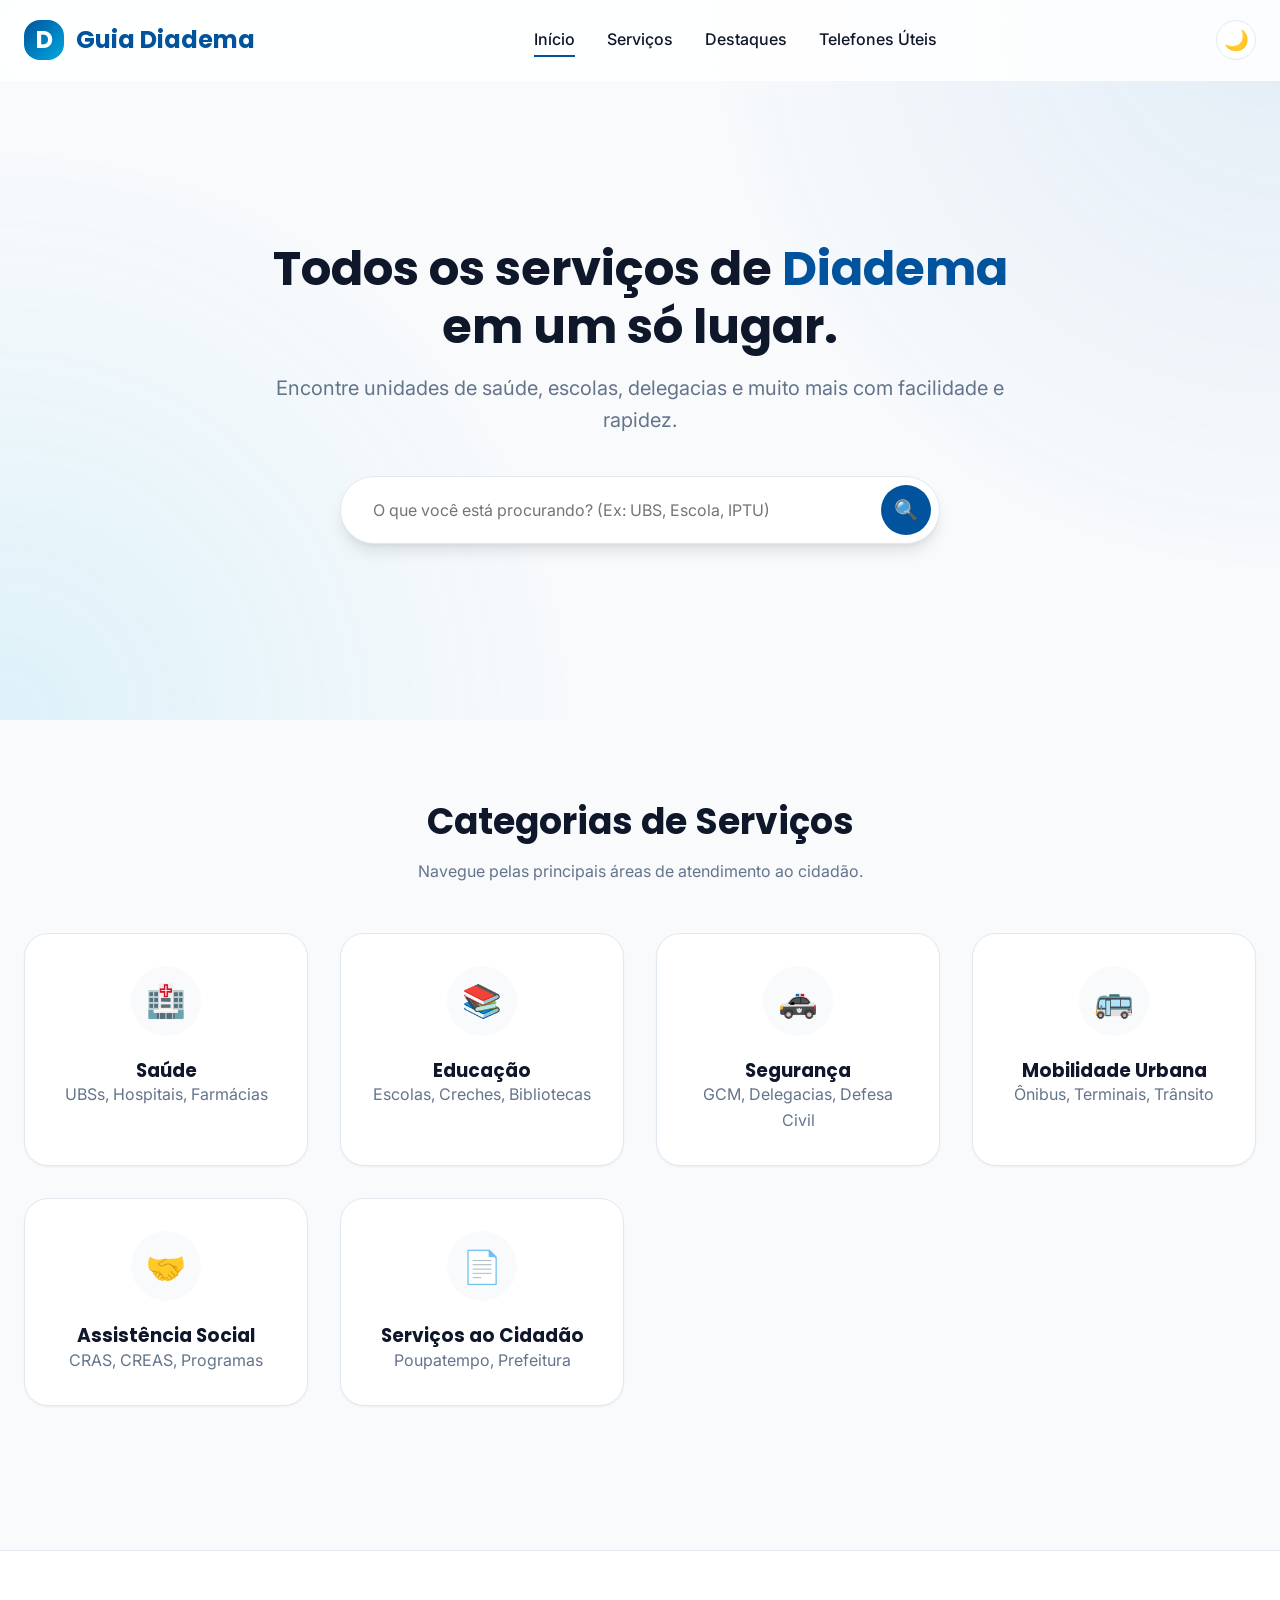
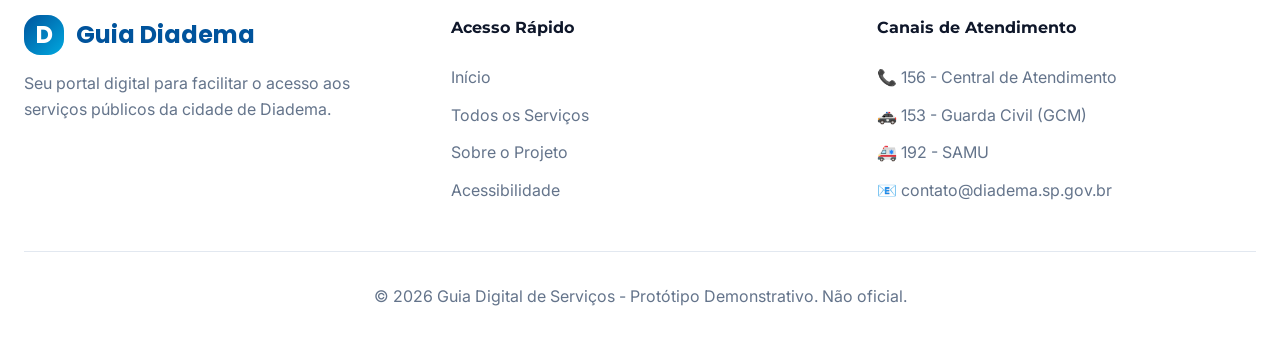
==== index.html @ 449bf4eb "feat: commit inicial" ====
<!DOCTYPE html>
<html lang="pt-BR">
<head>
    <meta charset="UTF-8">
    <meta name="viewport" content="width=device-width, initial-scale=1.0">
    <title>Guia Digital de Serviços - Diadema</title>
    <meta name="description" content="Portal centralizado de serviços públicos de Diadema. Saúde, Educação, Segurança e muito mais.">
    <link rel="stylesheet" href="assets/css/styles.css">
</head>
<body>

    <!-- Header -->
    <header class="header">
        <div class="container nav-container">
            <a href="index.html" class="logo">
                <div class="logo-icon">D</div>
                Guia Diadema
            </a>
            
            <nav class="nav-links" id="nav-links">
                <a href="index.html" class="nav-link active">Início</a>
                <a href="categorias.html" class="nav-link">Serviços</a>
                <a href="#destaques" class="nav-link">Destaques</a>
                <a href="#telefones" class="nav-link">Telefones Úteis</a>
            </nav>

            <div class="nav-actions">
                <button class="theme-toggle" id="theme-toggle" aria-label="Alternar Tema">🌙</button>
                <button class="mobile-menu-btn" id="mobile-menu-btn" aria-label="Menu">☰</button>
            </div>
        </div>
    </header>

    <!-- Hero Section -->
    <section class="hero">
        <div class="hero-bg"></div>
        <div class="container">
            <div class="hero-content animate-fade-in">
                <h1 class="title-lg">Todos os serviços de <span class="text-primary">Diadema</span> em um só lugar.</h1>
                <p class="hero-subtitle">Encontre unidades de saúde, escolas, delegacias e muito mais com facilidade e rapidez.</p>
                
                <form class="search-wrapper" id="search-form">
                    <input type="text" id="search-input" class="search-input" placeholder="O que você está procurando? (Ex: UBS, Escola, IPTU)" required>
                    <button type="submit" class="search-btn" aria-label="Buscar">🔍</button>
                </form>
            </div>
        </div>
    </section>

    <!-- Categories Section -->
    <section class="section" id="categorias">
        <div class="container">
            <div class="text-center animate-fade-in delay-100">
                <h2 class="title-md">Categorias de Serviços</h2>
                <p class="text-muted">Navegue pelas principais áreas de atendimento ao cidadão.</p>
            </div>

            <div class="categories-grid">
                <a href="categorias.html?cat=saude" class="category-card animate-fade-in delay-200">
                    <div class="category-icon">🏥</div>
                    <h3 class="font-bold">Saúde</h3>
                    <p class="text-muted text-sm">UBSs, Hospitais, Farmácias</p>
                </a>
                
                <a href="categorias.html?cat=educacao" class="category-card animate-fade-in delay-200">
                    <div class="category-icon">📚</div>
                    <h3 class="font-bold">Educação</h3>
                    <p class="text-muted text-sm">Escolas, Creches, Bibliotecas</p>
                </a>

                <a href="categorias.html?cat=seguranca" class="category-card animate-fade-in delay-300">
                    <div class="category-icon">🚓</div>
                    <h3 class="font-bold">Segurança</h3>
                    <p class="text-muted text-sm">GCM, Delegacias, Defesa Civil</p>
                </a>

                <a href="categorias.html?cat=mobilidade" class="category-card animate-fade-in delay-300">
                    <div class="category-icon">🚌</div>
                    <h3 class="font-bold">Mobilidade Urbana</h3>
                    <p class="text-muted text-sm">Ônibus, Terminais, Trânsito</p>
                </a>

                <a href="categorias.html?cat=assistencia" class="category-card animate-fade-in delay-300">
                    <div class="category-icon">🤝</div>
                    <h3 class="font-bold">Assistência Social</h3>
                    <p class="text-muted text-sm">CRAS, CREAS, Programas</p>
                </a>

                <a href="categorias.html?cat=cidadao" class="category-card animate-fade-in delay-300">
                    <div class="category-icon">📄</div>
                    <h3 class="font-bold">Serviços ao Cidadão</h3>
                    <p class="text-muted text-sm">Poupatempo, Prefeitura</p>
                </a>
            </div>
        </div>
    </section>

    <!-- Footer -->
    <footer class="footer">
        <div class="container">
            <div class="footer-grid">
                <div class="footer-col">
                    <div class="logo" style="margin-bottom: 1rem;">
                        <div class="logo-icon">D</div>
                        Guia Diadema
                    </div>
                    <p class="text-muted">Seu portal digital para facilitar o acesso aos serviços públicos da cidade de Diadema.</p>
                </div>
                
                <div class="footer-col">
                    <h4>Acesso Rápido</h4>
                    <div class="footer-links">
                        <a href="index.html">Início</a>
                        <a href="categorias.html">Todos os Serviços</a>
                        <a href="#">Sobre o Projeto</a>
                        <a href="#">Acessibilidade</a>
                    </div>
                </div>

                <div class="footer-col">
                    <h4>Canais de Atendimento</h4>
                    <div class="footer-links">
                        <a href="#">📞 156 - Central de Atendimento</a>
                        <a href="#">🚓 153 - Guarda Civil (GCM)</a>
                        <a href="#">🚑 192 - SAMU</a>
                        <a href="#">📧 contato@diadema.sp.gov.br</a>
                    </div>
                </div>
            </div>
            
            <div class="footer-bottom">
                <p>&copy; 2026 Guia Digital de Serviços - Protótipo Demonstrativo. Não oficial.</p>
            </div>
        </div>
    </footer>

    <script src="assets/js/main.js"></script>
</body>
</html>
---- assets/css/styles.css ----
@import url('https://fonts.googleapis.com/css2?family=Inter:wght@300;400;500;600&family=Montserrat:wght@500;600;700&family=Poppins:wght@500;600;700;800&display=swap');

:root {
  /* Diadema Colors - Light Theme */
  --primary: #00539C;
  --primary-light: #2B7BCB;
  --primary-dark: #003F7A;
  --secondary: #00A9E0;
  
  /* Neutrals */
  --background: #F8FAFC;
  --surface: #FFFFFF;
  --text-main: #0F172A;
  --text-muted: #64748B;
  --border: #E2E8F0;
  
  /* Effects */
  --glass-bg: rgba(255, 255, 255, 0.85);
  --glass-border: rgba(255, 255, 255, 0.5);
  --shadow-sm: 0 1px 2px 0 rgba(0, 0, 0, 0.05);
  --shadow-md: 0 4px 6px -1px rgba(0, 0, 0, 0.1), 0 2px 4px -1px rgba(0, 0, 0, 0.06);
  --shadow-lg: 0 10px 15px -3px rgba(0, 0, 0, 0.1), 0 4px 6px -2px rgba(0, 0, 0, 0.05);
  --shadow-hover: 0 20px 25px -5px rgba(0, 0, 0, 0.1), 0 10px 10px -5px rgba(0, 0, 0, 0.04);
  
  /* Fonts */
  --font-title: 'Poppins', sans-serif;
  --font-subtitle: 'Montserrat', sans-serif;
  --font-text: 'Inter', sans-serif;
  
  --radius-sm: 0.5rem;
  --radius-md: 1rem;
  --radius-lg: 1.5rem;
  --radius-full: 9999px;
  
  --transition: all 0.3s cubic-bezier(0.4, 0, 0.2, 1);
}

[data-theme="dark"] {
  --primary: #3B82F6;
  --primary-light: #60A5FA;
  --primary-dark: #2563EB;
  --secondary: #38BDF8;
  
  --background: #0F172A;
  --surface: #1E293B;
  --text-main: #F8FAFC;
  --text-muted: #94A3B8;
  --border: #334155;
  
  --glass-bg: rgba(30, 41, 59, 0.85);
  --glass-border: rgba(255, 255, 255, 0.1);
  --shadow-hover: 0 20px 25px -5px rgba(0, 0, 0, 0.5);
}

/* Reset */
* {
  margin: 0;
  padding: 0;
  box-sizing: border-box;
}

html {
  scroll-behavior: smooth;
}

body {
  font-family: var(--font-text);
  background-color: var(--background);
  color: var(--text-main);
  line-height: 1.6;
  transition: background-color 0.3s ease, color 0.3s ease;
  overflow-x: hidden;
}

h1, h2, h3 {
  font-family: var(--font-title);
  color: var(--text-main);
  line-height: 1.2;
}

h4, h5, h6 {
  font-family: var(--font-subtitle);
}

a {
  text-decoration: none;
  color: inherit;
  transition: var(--transition);
}

ul {
  list-style: none;
}

button {
  cursor: pointer;
  border: none;
  background: none;
  font-family: var(--font-subtitle);
}

/* Layout Utilities */
.container {
  max-width: 1280px;
  margin: 0 auto;
  padding: 0 1.5rem;
}

.section {
  padding: 5rem 0;
}

/* Typography Utilities */
.text-primary { color: var(--primary); }
.text-secondary { color: var(--secondary); }
.text-muted { color: var(--text-muted); }
.text-center { text-align: center; }
.font-bold { font-weight: 700; }
.font-semibold { font-weight: 600; }
.title-lg { font-size: 3rem; margin-bottom: 1rem; }
.title-md { font-size: 2.25rem; margin-bottom: 1rem; }
.title-sm { font-size: 1.5rem; margin-bottom: 0.5rem; }

/* Header & Glassmorphism */
.header {
  position: fixed;
  top: 0;
  left: 0;
  width: 100%;
  z-index: 1000;
  background: var(--glass-bg);
  backdrop-filter: blur(12px);
  -webkit-backdrop-filter: blur(12px);
  border-bottom: 1px solid var(--glass-border);
  transition: var(--transition);
}

.nav-container {
  display: flex;
  align-items: center;
  justify-content: space-between;
  height: 80px;
}

.logo {
  display: flex;
  align-items: center;
  gap: 0.75rem;
  font-family: var(--font-title);
  font-size: 1.5rem;
  font-weight: 700;
  color: var(--primary);
}

.logo-icon {
  width: 40px;
  height: 40px;
  background: linear-gradient(135deg, var(--primary), var(--secondary));
  border-radius: var(--radius-md);
  display: flex;
  align-items: center;
  justify-content: center;
  color: white;
  font-size: 1.5rem;
}

.nav-links {
  display: flex;
  gap: 2rem;
  align-items: center;
}

.nav-link {
  font-weight: 500;
  position: relative;
}

.nav-link::after {
  content: '';
  position: absolute;
  bottom: -4px;
  left: 0;
  width: 0;
  height: 2px;
  background-color: var(--primary);
  transition: var(--transition);
}

.nav-link:hover::after,
.nav-link.active::after {
  width: 100%;
}

.nav-actions {
  display: flex;
  align-items: center;
  gap: 1rem;
}

.theme-toggle {
  width: 40px;
  height: 40px;
  border-radius: var(--radius-full);
  display: flex;
  align-items: center;
  justify-content: center;
  background: var(--surface);
  color: var(--text-main);
  border: 1px solid var(--border);
  transition: var(--transition);
  font-size: 1.25rem;
}

.theme-toggle:hover {
  background: var(--border);
}

/* Buttons */
.btn {
  display: inline-flex;
  align-items: center;
  justify-content: center;
  gap: 0.5rem;
  padding: 0.75rem 1.5rem;
  border-radius: var(--radius-full);
  font-weight: 600;
  transition: var(--transition);
}

.btn-primary {
  background: linear-gradient(135deg, var(--primary), var(--primary-light));
  color: white;
  box-shadow: var(--shadow-md);
}

.btn-primary:hover {
  transform: translateY(-2px);
  box-shadow: var(--shadow-lg);
  background: linear-gradient(135deg, var(--primary-light), var(--primary));
}

.btn-outline {
  border: 2px solid var(--primary);
  color: var(--primary);
  background: transparent;
}

.btn-outline:hover {
  background: var(--primary);
  color: white;
}

/* Mobile Menu */
.mobile-menu-btn {
  display: none;
  font-size: 1.5rem;
  color: var(--text-main);
}

/* Hero Section */
.hero {
  padding: 10rem 0 6rem;
  min-height: 80vh;
  display: flex;
  align-items: center;
  position: relative;
  overflow: hidden;
}

.hero-bg {
  position: absolute;
  top: 0;
  left: 0;
  width: 100%;
  height: 100%;
  background: radial-gradient(circle at top right, var(--primary-light) 0%, transparent 40%),
              radial-gradient(circle at bottom left, var(--secondary) 0%, transparent 40%);
  opacity: 0.1;
  z-index: -1;
}

.hero-content {
  max-width: 800px;
  margin: 0 auto;
  text-align: center;
}

.hero-subtitle {
  font-size: 1.25rem;
  color: var(--text-muted);
  margin-bottom: 2.5rem;
}

/* Search Bar */
.search-wrapper {
  position: relative;
  max-width: 600px;
  margin: 0 auto;
  background: var(--surface);
  border-radius: var(--radius-full);
  padding: 0.5rem;
  display: flex;
  box-shadow: var(--shadow-lg);
  border: 1px solid var(--border);
  transition: var(--transition);
}

.search-wrapper:focus-within {
  box-shadow: 0 0 0 3px rgba(0, 83, 156, 0.2);
  border-color: var(--primary);
}

.search-input {
  flex: 1;
  border: none;
  background: transparent;
  padding: 0 1.5rem;
  font-size: 1rem;
  color: var(--text-main);
  outline: none;
  font-family: var(--font-text);
}

.search-btn {
  background: var(--primary);
  color: white;
  width: 50px;
  height: 50px;
  border-radius: var(--radius-full);
  display: flex;
  align-items: center;
  justify-content: center;
  font-size: 1.25rem;
  transition: var(--transition);
}

.search-btn:hover {
  background: var(--primary-dark);
  transform: scale(1.05);
}

/* Categories Grid */
.categories-grid {
  display: grid;
  grid-template-columns: repeat(auto-fit, minmax(250px, 1fr));
  gap: 2rem;
  margin-top: 3rem;
}

.category-card {
  background: var(--surface);
  border-radius: var(--radius-lg);
  padding: 2rem;
  text-align: center;
  border: 1px solid var(--border);
  box-shadow: var(--shadow-sm);
  transition: var(--transition);
  position: relative;
  overflow: hidden;
  display: block;
}

.category-card::before {
  content: '';
  position: absolute;
  top: 0;
  left: 0;
  width: 100%;
  height: 4px;
  background: linear-gradient(90deg, var(--primary), var(--secondary));
  transform: scaleX(0);
  transform-origin: left;
  transition: transform 0.3s ease;
}

.category-card:hover {
  transform: translateY(-10px);
  box-shadow: var(--shadow-hover);
  border-color: transparent;
}

.category-card:hover::before {
  transform: scaleX(1);
}

.category-icon {
  width: 70px;
  height: 70px;
  margin: 0 auto 1.5rem;
  background: var(--background);
  border-radius: var(--radius-full);
  display: flex;
  align-items: center;
  justify-content: center;
  font-size: 2rem;
  color: var(--primary);
  transition: var(--transition);
}

.category-card:hover .category-icon {
  background: var(--primary);
  color: white;
  transform: rotate(10deg);
}

/* Service Card (for list) */
.service-list {
  display: grid;
  gap: 1.5rem;
}

.service-card {
  display: flex;
  align-items: center;
  justify-content: space-between;
  background: var(--surface);
  padding: 1.5rem 2rem;
  border-radius: var(--radius-md);
  border: 1px solid var(--border);
  box-shadow: var(--shadow-sm);
  transition: var(--transition);
}

.service-card:hover {
  box-shadow: var(--shadow-md);
  border-color: var(--primary-light);
  transform: translateX(5px);
}

.service-info h3 {
  margin-bottom: 0.5rem;
}

.service-meta {
  display: flex;
  gap: 1.5rem;
  color: var(--text-muted);
  font-size: 0.9rem;
}

.service-meta span {
  display: flex;
  align-items: center;
  gap: 0.5rem;
}

/* Details Page */
.details-header {
  background: var(--primary);
  color: white;
  padding: 8rem 0 4rem;
  margin-top: -80px; /* offset navbar */
}

.details-header .text-muted {
  color: rgba(255, 255, 255, 0.8);
}

.details-header h1 {
  color: white;
}

.details-content {
  display: grid;
  grid-template-columns: 2fr 1fr;
  gap: 3rem;
  margin-top: -3rem;
}

.details-main {
  background: var(--surface);
  padding: 3rem;
  border-radius: var(--radius-lg);
  box-shadow: var(--shadow-md);
  border: 1px solid var(--border);
}

.details-sidebar {
  display: flex;
  flex-direction: column;
  gap: 1.5rem;
}

.info-card {
  background: var(--surface);
  padding: 2rem;
  border-radius: var(--radius-lg);
  box-shadow: var(--shadow-md);
  border: 1px solid var(--border);
}

.info-item {
  display: flex;
  align-items: flex-start;
  gap: 1rem;
  margin-bottom: 1.5rem;
}

.info-item:last-child {
  margin-bottom: 0;
}

.info-icon {
  color: var(--primary);
  font-size: 1.5rem;
  margin-top: 0.25rem;
}

.map-container {
  width: 100%;
  height: 300px;
  background-color: var(--border);
  border-radius: var(--radius-md);
  overflow: hidden;
  position: relative;
  background-image: url('data:image/svg+xml;utf8,<svg xmlns="http://www.w3.org/2000/svg" width="100" height="100" viewBox="0 0 24 24" fill="none" stroke="%2394A3B8" stroke-width="1" stroke-linecap="round" stroke-linejoin="round"><path d="M21 10c0 7-9 13-9 13s-9-6-9-13a9 9 0 0 1 18 0z"></path><circle cx="12" cy="10" r="3"></circle></svg>');
  background-repeat: no-repeat;
  background-position: center;
  background-size: 50px;
}

.map-placeholder {
  position: absolute;
  inset: 0;
  display: flex;
  align-items: center;
  justify-content: center;
  background: rgba(0, 0, 0, 0.05);
  color: var(--text-muted);
  font-weight: 500;
}

/* Footer */
.footer {
  background: var(--surface);
  border-top: 1px solid var(--border);
  padding: 4rem 0 2rem;
  margin-top: 4rem;
}

.footer-grid {
  display: grid;
  grid-template-columns: repeat(auto-fit, minmax(200px, 1fr));
  gap: 3rem;
  margin-bottom: 3rem;
}

.footer-col h4 {
  margin-bottom: 1.5rem;
  color: var(--text-main);
}

.footer-links {
  display: flex;
  flex-direction: column;
  gap: 0.75rem;
}

.footer-links a {
  color: var(--text-muted);
}

.footer-links a:hover {
  color: var(--primary);
  padding-left: 5px;
}

.footer-bottom {
  text-align: center;
  padding-top: 2rem;
  border-top: 1px solid var(--border);
  color: var(--text-muted);
}

/* Responsive */
@media (max-width: 768px) {
  .title-lg { font-size: 2.25rem; }
  .title-md { font-size: 1.75rem; }
  
  .nav-links {
    position: absolute;
    top: 80px;
    left: 0;
    width: 100%;
    background: var(--surface);
    flex-direction: column;
    padding: 2rem;
    gap: 1.5rem;
    box-shadow: var(--shadow-md);
    clip-path: circle(0% at top right);
    transition: all 0.5s ease-in-out;
  }
  
  .nav-links.active {
    clip-path: circle(150% at top right);
  }
  
  .mobile-menu-btn {
    display: block;
  }
  
  .details-content {
    grid-template-columns: 1fr;
    margin-top: 2rem;
  }
  
  .service-card {
    flex-direction: column;
    align-items: flex-start;
    gap: 1rem;
  }
  
  .service-card .btn {
    width: 100%;
  }
}

/* Animations */
@keyframes fadeIn {
  from { opacity: 0; transform: translateY(20px); }
  to { opacity: 1; transform: translateY(0); }
}

.animate-fade-in {
  animation: fadeIn 0.6s ease forwards;
}

.delay-100 { animation-delay: 100ms; }
.delay-200 { animation-delay: 200ms; }
.delay-300 { animation-delay: 300ms; }
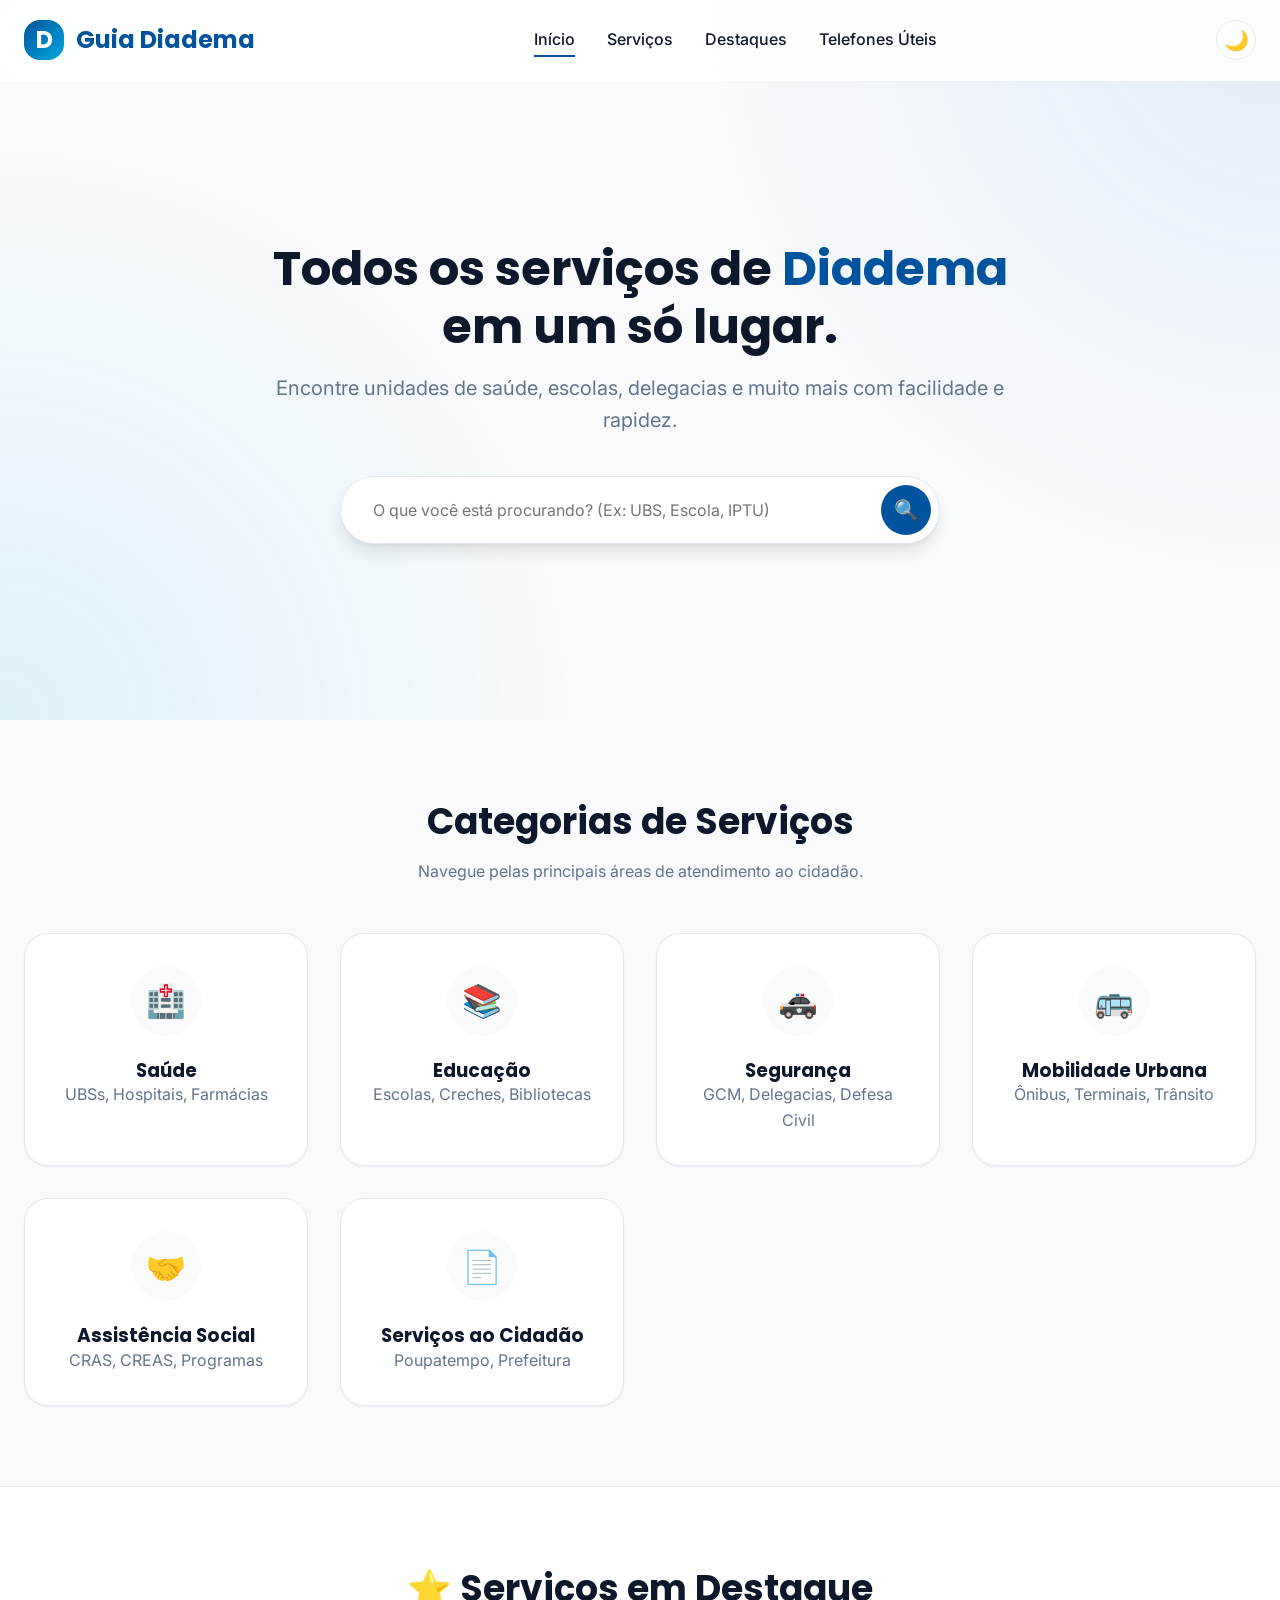
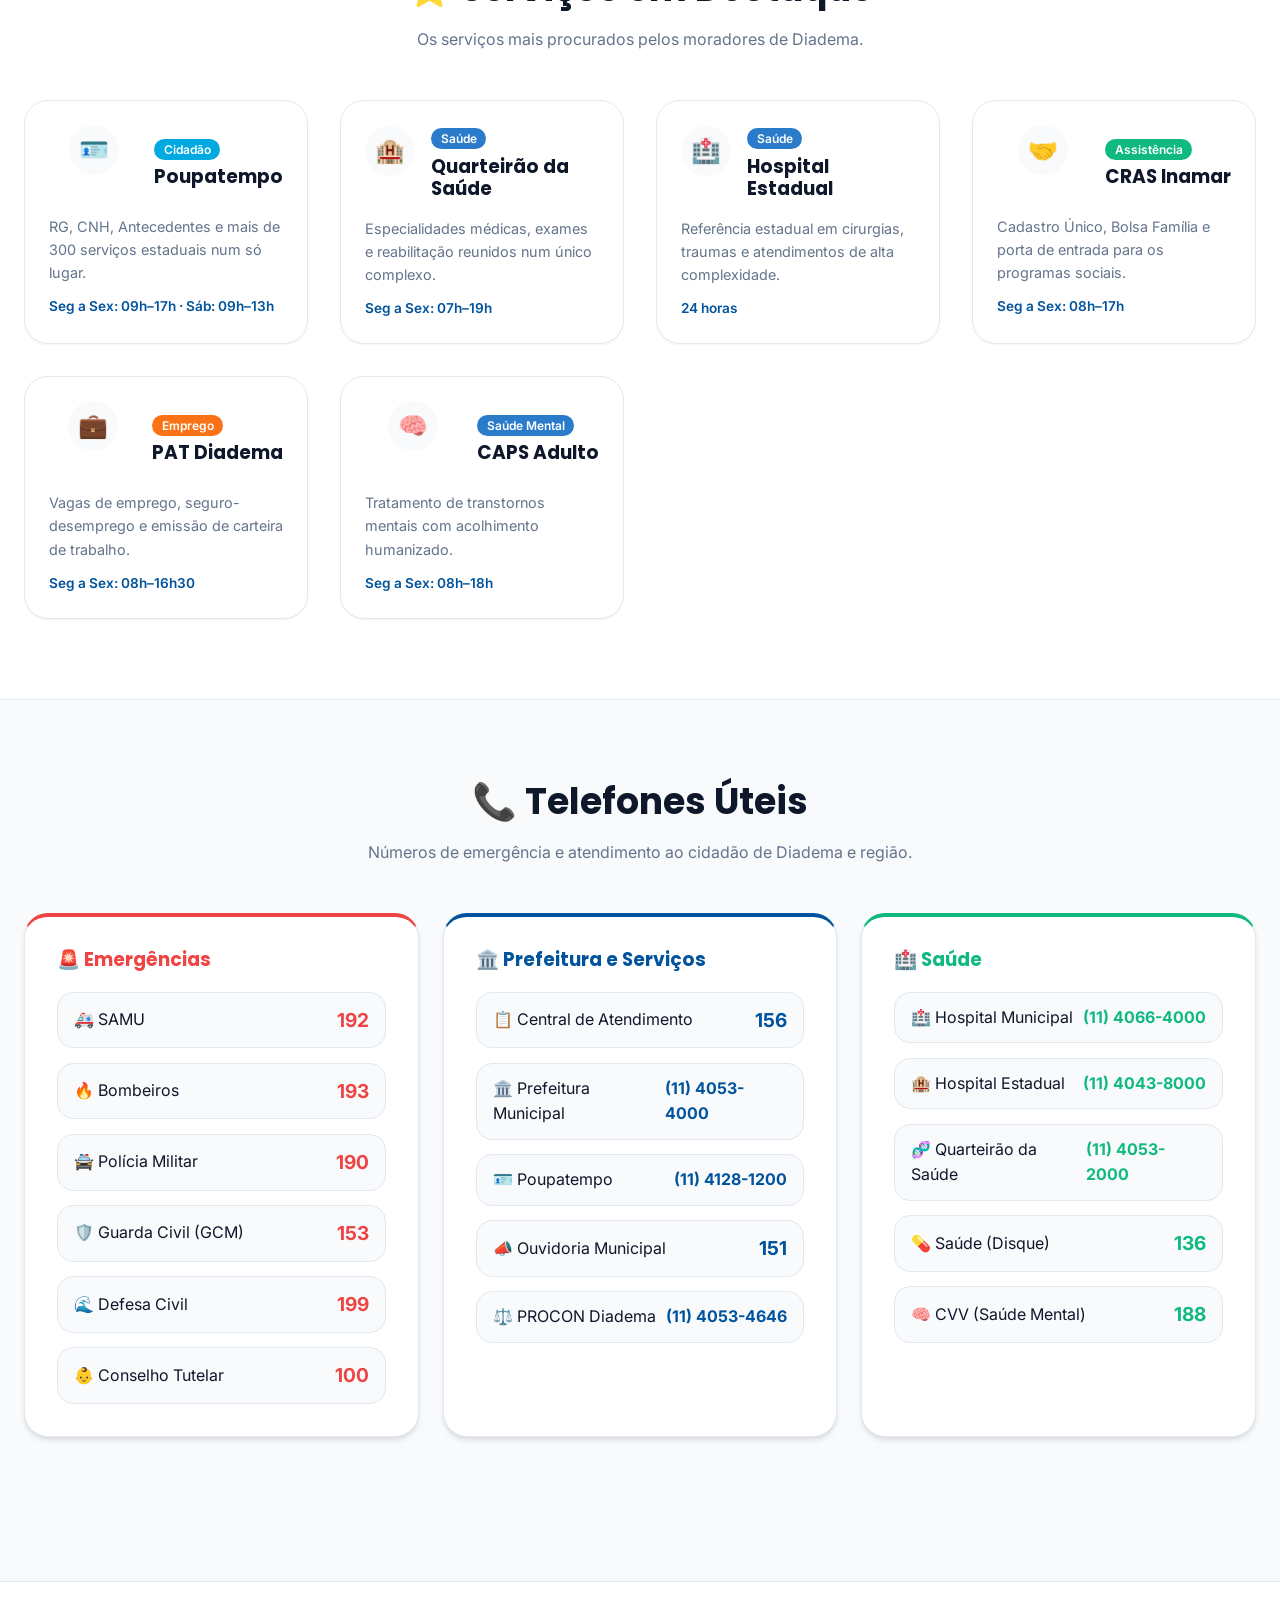
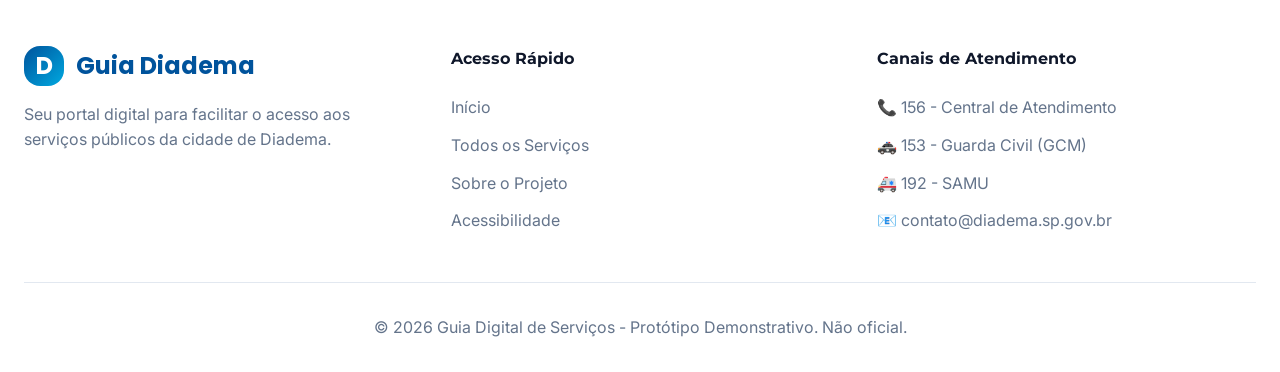
==== commit a82ce33b: "feat: criacao duas abas" ====
--- a/index.html
+++ b/index.html
@@ -95,6 +95,191 @@
         </div>
     </section>
 
+    <!-- ===== DESTAQUES ===== -->
+    <section class="section" id="destaques" style="background: var(--surface); border-top: 1px solid var(--border); border-bottom: 1px solid var(--border);">
+        <div class="container">
+            <div class="text-center animate-fade-in">
+                <h2 class="title-md">⭐ Serviços em Destaque</h2>
+                <p class="text-muted">Os serviços mais procurados pelos moradores de Diadema.</p>
+            </div>
+
+            <div class="categories-grid" style="margin-top: 3rem;">
+
+                <a href="detalhes.html?id=poupatempo-diadema" class="category-card animate-fade-in delay-100" style="text-align:left; padding: 1.5rem;">
+                    <div style="display:flex; align-items:center; gap:1rem; margin-bottom:1rem;">
+                        <div class="category-icon" style="width:50px;height:50px;font-size:1.5rem;flex-shrink:0;">🪪</div>
+                        <div>
+                            <span style="background:var(--secondary);color:white;padding:.2rem .6rem;border-radius:var(--radius-full);font-size:.75rem;font-weight:600;">Cidadão</span>
+                            <h3 class="font-bold" style="margin-top:.3rem;">Poupatempo</h3>
+                        </div>
+                    </div>
+                    <p class="text-muted" style="font-size:.9rem;">RG, CNH, Antecedentes e mais de 300 serviços estaduais num só lugar.</p>
+                    <p style="margin-top:.75rem; font-size:.85rem; color:var(--primary); font-weight:600;">Seg a Sex: 09h–17h · Sáb: 09h–13h</p>
+                </a>
+
+                <a href="detalhes.html?id=quarteirao-saude" class="category-card animate-fade-in delay-100" style="text-align:left; padding: 1.5rem;">
+                    <div style="display:flex; align-items:center; gap:1rem; margin-bottom:1rem;">
+                        <div class="category-icon" style="width:50px;height:50px;font-size:1.5rem;flex-shrink:0;">🏨</div>
+                        <div>
+                            <span style="background:var(--primary-light);color:white;padding:.2rem .6rem;border-radius:var(--radius-full);font-size:.75rem;font-weight:600;">Saúde</span>
+                            <h3 class="font-bold" style="margin-top:.3rem;">Quarteirão da Saúde</h3>
+                        </div>
+                    </div>
+                    <p class="text-muted" style="font-size:.9rem;">Especialidades médicas, exames e reabilitação reunidos num único complexo.</p>
+                    <p style="margin-top:.75rem; font-size:.85rem; color:var(--primary); font-weight:600;">Seg a Sex: 07h–19h</p>
+                </a>
+
+                <a href="detalhes.html?id=hospital-estadual" class="category-card animate-fade-in delay-200" style="text-align:left; padding: 1.5rem;">
+                    <div style="display:flex; align-items:center; gap:1rem; margin-bottom:1rem;">
+                        <div class="category-icon" style="width:50px;height:50px;font-size:1.5rem;flex-shrink:0;">🏥</div>
+                        <div>
+                            <span style="background:var(--primary-light);color:white;padding:.2rem .6rem;border-radius:var(--radius-full);font-size:.75rem;font-weight:600;">Saúde</span>
+                            <h3 class="font-bold" style="margin-top:.3rem;">Hospital Estadual</h3>
+                        </div>
+                    </div>
+                    <p class="text-muted" style="font-size:.9rem;">Referência estadual em cirurgias, traumas e atendimentos de alta complexidade.</p>
+                    <p style="margin-top:.75rem; font-size:.85rem; color:var(--primary); font-weight:600;">24 horas</p>
+                </a>
+
+                <a href="detalhes.html?id=cras-inamar" class="category-card animate-fade-in delay-200" style="text-align:left; padding: 1.5rem;">
+                    <div style="display:flex; align-items:center; gap:1rem; margin-bottom:1rem;">
+                        <div class="category-icon" style="width:50px;height:50px;font-size:1.5rem;flex-shrink:0;">🤝</div>
+                        <div>
+                            <span style="background:#10B981;color:white;padding:.2rem .6rem;border-radius:var(--radius-full);font-size:.75rem;font-weight:600;">Assistência</span>
+                            <h3 class="font-bold" style="margin-top:.3rem;">CRAS Inamar</h3>
+                        </div>
+                    </div>
+                    <p class="text-muted" style="font-size:.9rem;">Cadastro Único, Bolsa Família e porta de entrada para os programas sociais.</p>
+                    <p style="margin-top:.75rem; font-size:.85rem; color:var(--primary); font-weight:600;">Seg a Sex: 08h–17h</p>
+                </a>
+
+                <a href="detalhes.html?id=pat-diadema" class="category-card animate-fade-in delay-300" style="text-align:left; padding: 1.5rem;">
+                    <div style="display:flex; align-items:center; gap:1rem; margin-bottom:1rem;">
+                        <div class="category-icon" style="width:50px;height:50px;font-size:1.5rem;flex-shrink:0;">💼</div>
+                        <div>
+                            <span style="background:#F97316;color:white;padding:.2rem .6rem;border-radius:var(--radius-full);font-size:.75rem;font-weight:600;">Emprego</span>
+                            <h3 class="font-bold" style="margin-top:.3rem;">PAT Diadema</h3>
+                        </div>
+                    </div>
+                    <p class="text-muted" style="font-size:.9rem;">Vagas de emprego, seguro-desemprego e emissão de carteira de trabalho.</p>
+                    <p style="margin-top:.75rem; font-size:.85rem; color:var(--primary); font-weight:600;">Seg a Sex: 08h–16h30</p>
+                </a>
+
+                <a href="detalhes.html?id=caps-adulto" class="category-card animate-fade-in delay-300" style="text-align:left; padding: 1.5rem;">
+                    <div style="display:flex; align-items:center; gap:1rem; margin-bottom:1rem;">
+                        <div class="category-icon" style="width:50px;height:50px;font-size:1.5rem;flex-shrink:0;">🧠</div>
+                        <div>
+                            <span style="background:var(--primary-light);color:white;padding:.2rem .6rem;border-radius:var(--radius-full);font-size:.75rem;font-weight:600;">Saúde Mental</span>
+                            <h3 class="font-bold" style="margin-top:.3rem;">CAPS Adulto</h3>
+                        </div>
+                    </div>
+                    <p class="text-muted" style="font-size:.9rem;">Tratamento de transtornos mentais com acolhimento humanizado.</p>
+                    <p style="margin-top:.75rem; font-size:.85rem; color:var(--primary); font-weight:600;">Seg a Sex: 08h–18h</p>
+                </a>
+
+            </div>
+        </div>
+    </section>
+
+    <!-- ===== TELEFONES ÚTEIS ===== -->
+    <section class="section" id="telefones">
+        <div class="container">
+            <div class="text-center animate-fade-in">
+                <h2 class="title-md">📞 Telefones Úteis</h2>
+                <p class="text-muted">Números de emergência e atendimento ao cidadão de Diadema e região.</p>
+            </div>
+
+            <div style="display: grid; grid-template-columns: repeat(auto-fit, minmax(280px, 1fr)); gap: 1.5rem; margin-top: 3rem;">
+
+                <!-- Emergências -->
+                <div class="info-card" style="border-top: 4px solid #EF4444;">
+                    <h3 class="font-bold" style="margin-bottom:1.25rem; color:#EF4444;">🚨 Emergências</h3>
+                    <div style="display:flex;flex-direction:column;gap:.9rem;">
+                        <a href="tel:192" style="display:flex;align-items:center;justify-content:space-between;padding:.75rem 1rem;background:var(--background);border-radius:var(--radius-md);border:1px solid var(--border);transition:var(--transition);" onmouseover="this.style.borderColor='#EF4444'" onmouseout="this.style.borderColor='var(--border)'">
+                            <span>🚑 SAMU</span>
+                            <strong style="font-size:1.2rem;color:#EF4444;">192</strong>
+                        </a>
+                        <a href="tel:193" style="display:flex;align-items:center;justify-content:space-between;padding:.75rem 1rem;background:var(--background);border-radius:var(--radius-md);border:1px solid var(--border);transition:var(--transition);" onmouseover="this.style.borderColor='#EF4444'" onmouseout="this.style.borderColor='var(--border)'">
+                            <span>🔥 Bombeiros</span>
+                            <strong style="font-size:1.2rem;color:#EF4444;">193</strong>
+                        </a>
+                        <a href="tel:190" style="display:flex;align-items:center;justify-content:space-between;padding:.75rem 1rem;background:var(--background);border-radius:var(--radius-md);border:1px solid var(--border);transition:var(--transition);" onmouseover="this.style.borderColor='#EF4444'" onmouseout="this.style.borderColor='var(--border)'">
+                            <span>🚔 Polícia Militar</span>
+                            <strong style="font-size:1.2rem;color:#EF4444;">190</strong>
+                        </a>
+                        <a href="tel:153" style="display:flex;align-items:center;justify-content:space-between;padding:.75rem 1rem;background:var(--background);border-radius:var(--radius-md);border:1px solid var(--border);transition:var(--transition);" onmouseover="this.style.borderColor='#EF4444'" onmouseout="this.style.borderColor='var(--border)'">
+                            <span>🛡️ Guarda Civil (GCM)</span>
+                            <strong style="font-size:1.2rem;color:#EF4444;">153</strong>
+                        </a>
+                        <a href="tel:199" style="display:flex;align-items:center;justify-content:space-between;padding:.75rem 1rem;background:var(--background);border-radius:var(--radius-md);border:1px solid var(--border);transition:var(--transition);" onmouseover="this.style.borderColor='#EF4444'" onmouseout="this.style.borderColor='var(--border)'">
+                            <span>🌊 Defesa Civil</span>
+                            <strong style="font-size:1.2rem;color:#EF4444;">199</strong>
+                        </a>
+                        <a href="tel:100" style="display:flex;align-items:center;justify-content:space-between;padding:.75rem 1rem;background:var(--background);border-radius:var(--radius-md);border:1px solid var(--border);transition:var(--transition);" onmouseover="this.style.borderColor='#EF4444'" onmouseout="this.style.borderColor='var(--border)'">
+                            <span>👶 Conselho Tutelar</span>
+                            <strong style="font-size:1.2rem;color:#EF4444;">100</strong>
+                        </a>
+                    </div>
+                </div>
+
+                <!-- Prefeitura e Serviços -->
+                <div class="info-card" style="border-top: 4px solid var(--primary);">
+                    <h3 class="font-bold" style="margin-bottom:1.25rem; color:var(--primary);">🏛️ Prefeitura e Serviços</h3>
+                    <div style="display:flex;flex-direction:column;gap:.9rem;">
+                        <a href="tel:156" style="display:flex;align-items:center;justify-content:space-between;padding:.75rem 1rem;background:var(--background);border-radius:var(--radius-md);border:1px solid var(--border);transition:var(--transition);" onmouseover="this.style.borderColor='var(--primary)'" onmouseout="this.style.borderColor='var(--border)'">
+                            <span>📋 Central de Atendimento</span>
+                            <strong style="font-size:1.2rem;color:var(--primary);">156</strong>
+                        </a>
+                        <a href="tel:1140534000" style="display:flex;align-items:center;justify-content:space-between;padding:.75rem 1rem;background:var(--background);border-radius:var(--radius-md);border:1px solid var(--border);transition:var(--transition);" onmouseover="this.style.borderColor='var(--primary)'" onmouseout="this.style.borderColor='var(--border)'">
+                            <span>🏛️ Prefeitura Municipal</span>
+                            <strong style="font-size:1rem;color:var(--primary);">(11) 4053-4000</strong>
+                        </a>
+                        <a href="tel:1141281200" style="display:flex;align-items:center;justify-content:space-between;padding:.75rem 1rem;background:var(--background);border-radius:var(--radius-md);border:1px solid var(--border);transition:var(--transition);" onmouseover="this.style.borderColor='var(--primary)'" onmouseout="this.style.borderColor='var(--border)'">
+                            <span>🪪 Poupatempo</span>
+                            <strong style="font-size:1rem;color:var(--primary);">(11) 4128-1200</strong>
+                        </a>
+                        <a href="tel:151" style="display:flex;align-items:center;justify-content:space-between;padding:.75rem 1rem;background:var(--background);border-radius:var(--radius-md);border:1px solid var(--border);transition:var(--transition);" onmouseover="this.style.borderColor='var(--primary)'" onmouseout="this.style.borderColor='var(--border)'">
+                            <span>📣 Ouvidoria Municipal</span>
+                            <strong style="font-size:1.2rem;color:var(--primary);">151</strong>
+                        </a>
+                        <a href="tel:1140534646" style="display:flex;align-items:center;justify-content:space-between;padding:.75rem 1rem;background:var(--background);border-radius:var(--radius-md);border:1px solid var(--border);transition:var(--transition);" onmouseover="this.style.borderColor='var(--primary)'" onmouseout="this.style.borderColor='var(--border)'">
+                            <span>⚖️ PROCON Diadema</span>
+                            <strong style="font-size:1rem;color:var(--primary);">(11) 4053-4646</strong>
+                        </a>
+                    </div>
+                </div>
+
+                <!-- Saúde -->
+                <div class="info-card" style="border-top: 4px solid #10B981;">
+                    <h3 class="font-bold" style="margin-bottom:1.25rem; color:#10B981;">🏥 Saúde</h3>
+                    <div style="display:flex;flex-direction:column;gap:.9rem;">
+                        <a href="tel:1140664000" style="display:flex;align-items:center;justify-content:space-between;padding:.75rem 1rem;background:var(--background);border-radius:var(--radius-md);border:1px solid var(--border);transition:var(--transition);" onmouseover="this.style.borderColor='#10B981'" onmouseout="this.style.borderColor='var(--border)'">
+                            <span>🏥 Hospital Municipal</span>
+                            <strong style="font-size:1rem;color:#10B981;">(11) 4066-4000</strong>
+                        </a>
+                        <a href="tel:1140438000" style="display:flex;align-items:center;justify-content:space-between;padding:.75rem 1rem;background:var(--background);border-radius:var(--radius-md);border:1px solid var(--border);transition:var(--transition);" onmouseover="this.style.borderColor='#10B981'" onmouseout="this.style.borderColor='var(--border)'">
+                            <span>🏨 Hospital Estadual</span>
+                            <strong style="font-size:1rem;color:#10B981;">(11) 4043-8000</strong>
+                        </a>
+                        <a href="tel:1140532000" style="display:flex;align-items:center;justify-content:space-between;padding:.75rem 1rem;background:var(--background);border-radius:var(--radius-md);border:1px solid var(--border);transition:var(--transition);" onmouseover="this.style.borderColor='#10B981'" onmouseout="this.style.borderColor='var(--border)'">
+                            <span>🧬 Quarteirão da Saúde</span>
+                            <strong style="font-size:1rem;color:#10B981;">(11) 4053-2000</strong>
+                        </a>
+                        <a href="tel:136" style="display:flex;align-items:center;justify-content:space-between;padding:.75rem 1rem;background:var(--background);border-radius:var(--radius-md);border:1px solid var(--border);transition:var(--transition);" onmouseover="this.style.borderColor='#10B981'" onmouseout="this.style.borderColor='var(--border)'">
+                            <span>💊 Saúde (Disque)</span>
+                            <strong style="font-size:1.2rem;color:#10B981;">136</strong>
+                        </a>
+                        <a href="tel:188" style="display:flex;align-items:center;justify-content:space-between;padding:.75rem 1rem;background:var(--background);border-radius:var(--radius-md);border:1px solid var(--border);transition:var(--transition);" onmouseover="this.style.borderColor='#10B981'" onmouseout="this.style.borderColor='var(--border)'">
+                            <span>🧠 CVV (Saúde Mental)</span>
+                            <strong style="font-size:1.2rem;color:#10B981;">188</strong>
+                        </a>
+                    </div>
+                </div>
+
+            </div>
+        </div>
+    </section>
+
     <!-- Footer -->
     <footer class="footer">
         <div class="container">
